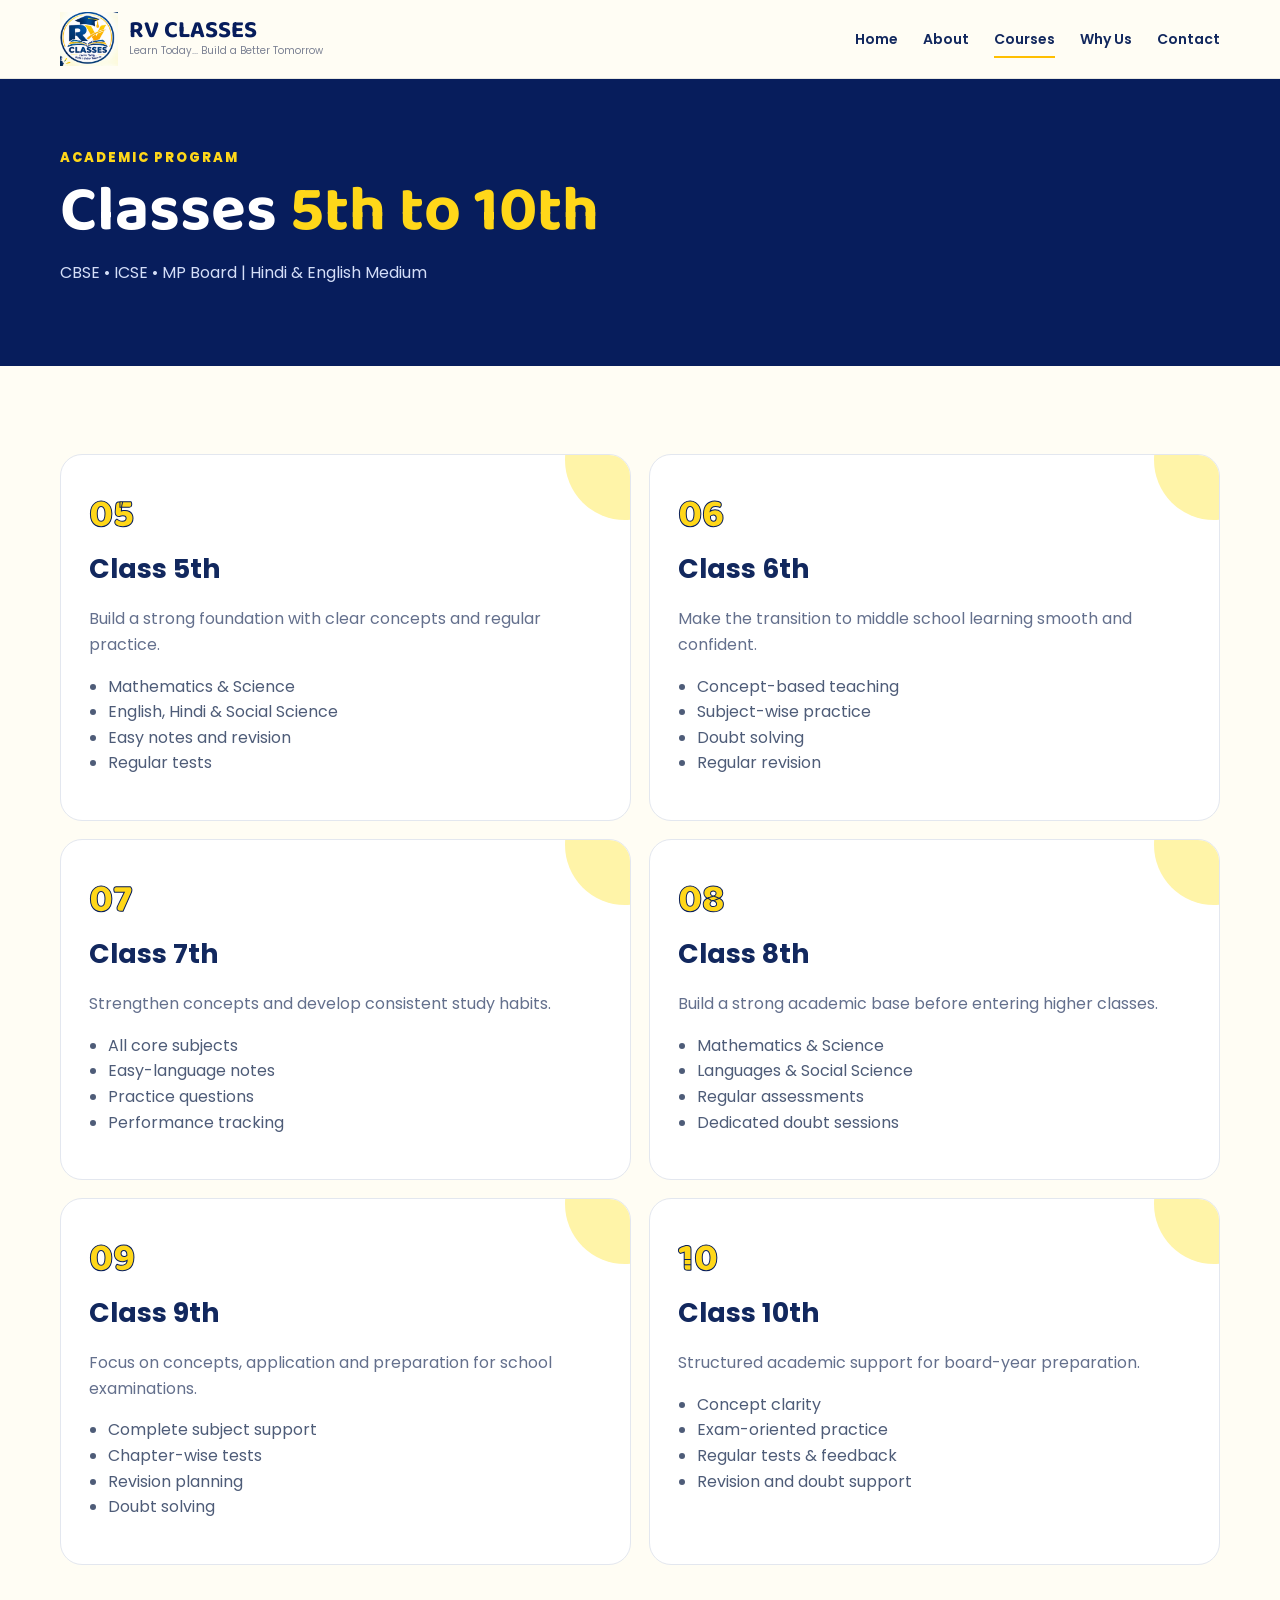
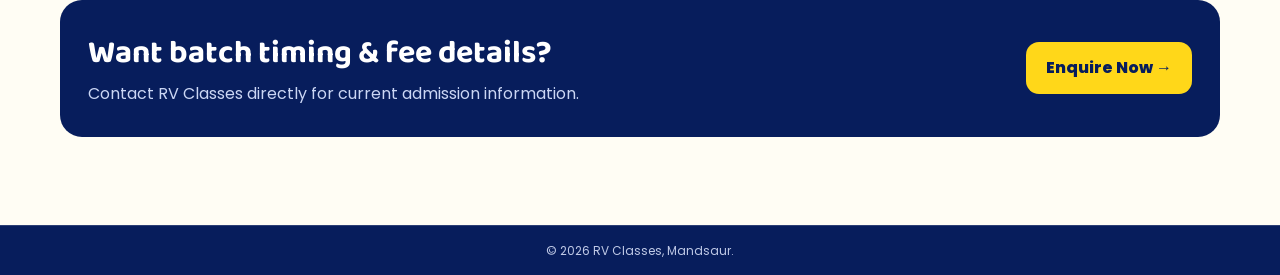
==== courses.html @ 2fbeeb2b "Add files via upload" ====
<!DOCTYPE html>
<html lang="en">
<head>
<meta charset="UTF-8"><meta name="viewport" content="width=device-width, initial-scale=1.0">
<title>Courses | RV Classes Mandsaur</title><link rel="icon" href="assets/rv-logo.png"><link rel="stylesheet" href="styles.css">
</head>
<body>
<header class="site-header">
<div class="container nav-wrap"><a class="brand" href="index.html"><img src="assets/rv-logo.png"><span><b>RV CLASSES</b><small>Learn Today... Build a Better Tomorrow</small></span></a>
<button class="menu-toggle" onclick="toggleMenu()">☰</button>
<nav id="mainNav"><a href="index.html">Home</a><a href="index.html#about">About</a><a class="active" href="courses.html">Courses</a><a href="index.html#features">Why Us</a><a href="index.html#contact">Contact</a></nav></div>
</header>
<section class="page-hero"><div class="container"><span class="section-tag yellow">ACADEMIC PROGRAM</span><h1>Classes <span>5th to 10th</span></h1><p>CBSE • ICSE • MP Board | Hindi &amp; English Medium</p></div></section>
<main class="section">
<div class="container">
<div class="detail-grid">
<section class="detail-card" id="class5"><div class="class-no">05</div><h2>Class 5th</h2><p>Build a strong foundation with clear concepts and regular practice.</p><ul><li>Mathematics &amp; Science</li><li>English, Hindi &amp; Social Science</li><li>Easy notes and revision</li><li>Regular tests</li></ul></section>
<section class="detail-card" id="class6"><div class="class-no">06</div><h2>Class 6th</h2><p>Make the transition to middle school learning smooth and confident.</p><ul><li>Concept-based teaching</li><li>Subject-wise practice</li><li>Doubt solving</li><li>Regular revision</li></ul></section>
<section class="detail-card" id="class7"><div class="class-no">07</div><h2>Class 7th</h2><p>Strengthen concepts and develop consistent study habits.</p><ul><li>All core subjects</li><li>Easy-language notes</li><li>Practice questions</li><li>Performance tracking</li></ul></section>
<section class="detail-card" id="class8"><div class="class-no">08</div><h2>Class 8th</h2><p>Build a strong academic base before entering higher classes.</p><ul><li>Mathematics &amp; Science</li><li>Languages &amp; Social Science</li><li>Regular assessments</li><li>Dedicated doubt sessions</li></ul></section>
<section class="detail-card" id="class9"><div class="class-no">09</div><h2>Class 9th</h2><p>Focus on concepts, application and preparation for school examinations.</p><ul><li>Complete subject support</li><li>Chapter-wise tests</li><li>Revision planning</li><li>Doubt solving</li></ul></section>
<section class="detail-card" id="class10"><div class="class-no">10</div><h2>Class 10th</h2><p>Structured academic support for board-year preparation.</p><ul><li>Concept clarity</li><li>Exam-oriented practice</li><li>Regular tests &amp; feedback</li><li>Revision and doubt support</li></ul></section>
</div>
<div class="cta-band"><div><h2>Want batch timing &amp; fee details?</h2><p>Contact RV Classes directly for current admission information.</p></div><a class="btn yellow-btn" href="index.html#contact">Enquire Now →</a></div>
</div>
</main>
<footer><div class="copyright">© <span id="year"></span> RV Classes, Mandsaur.</div></footer>
<script src="script.js"></script>
</body></html>
---- styles.css ----
@import url('https://fonts.googleapis.com/css2?family=Baloo+2:wght@500;600;700;800&family=Poppins:wght@400;500;600;700;800&display=swap');
:root{--navy:#071d5c;--blue:#0c43a4;--yellow:#ffd719;--gold:#ffbf00;--red:#ef3131;--green:#16a45b;--ink:#12285e;--muted:#64708d;--paper:#fffdf4;--light:#f5f8ff;--white:#fff;--shadow:0 18px 50px rgba(7,29,92,.12)}
*{box-sizing:border-box}html{scroll-behavior:smooth}body{margin:0;font-family:Poppins,Arial,sans-serif;color:var(--ink);background:var(--paper);line-height:1.6}a{text-decoration:none;color:inherit}.container{width:min(1160px,92%);margin:auto}.topbar{background:var(--navy);color:#fff;font-size:13px}.topbar-inner{display:flex;justify-content:space-between;gap:20px;padding:8px 0}.topbar a{color:#fff}.site-header{position:sticky;top:0;z-index:20;background:rgba(255,253,244,.96);backdrop-filter:blur(12px);border-bottom:1px solid #e8e7df}.nav-wrap{min-height:78px;display:flex;align-items:center;justify-content:space-between;gap:24px}.brand{display:flex;align-items:center;gap:11px}.brand img{width:58px;height:58px;object-fit:contain}.brand span{display:flex;flex-direction:column}.brand b{font-family:"Baloo 2";font-size:24px;line-height:1;color:var(--navy)}.brand small{font-size:10px;color:#7c8294}nav{display:flex;gap:25px;align-items:center;font-weight:600;font-size:14px}nav a{position:relative}nav a:after{content:"";position:absolute;left:0;bottom:-8px;width:0;height:2px;background:var(--gold);transition:.2s}nav a:hover:after,nav a.active:after{width:100%}.menu-toggle{display:none;background:var(--navy);color:#fff;border:0;border-radius:10px;font-size:23px;padding:8px 11px}.hero{position:relative;overflow:hidden;background:linear-gradient(135deg,#fffdf4 0%,#fff 55%,#eef4ff 100%);padding:76px 0 66px}.hero-grid{display:grid;grid-template-columns:1.35fr .65fr;gap:60px;align-items:center;position:relative;z-index:2}.paint{position:absolute;border-radius:50%;filter:blur(1px);opacity:.55}.paint-a{width:450px;height:190px;background:var(--yellow);right:-180px;top:30px;transform:rotate(-13deg)}.paint-b{width:420px;height:170px;background:#0c43a4;left:-210px;bottom:-100px;transform:rotate(12deg)}.experience-badge{display:inline-flex;align-items:center;gap:9px;background:var(--navy);color:#fff;border-radius:50px;padding:8px 18px;margin-bottom:15px;box-shadow:0 8px 25px rgba(7,29,92,.2)}.experience-badge strong{color:var(--yellow);font-size:19px}.experience-badge span{font-size:13px;font-weight:600}.kicker,.section-tag{font-size:13px;letter-spacing:2px;font-weight:800;color:var(--blue)}.hero h1{font-family:"Baloo 2";font-size:clamp(48px,6vw,78px);line-height:.96;margin:8px 0 14px;color:var(--navy)}.hero h1 span,.center-heading h2 span,.two-col h2 span,.contact-section h2 span{color:#f1c400}.board-line{font-weight:800;font-size:21px;color:var(--navy)}.board-line i{font-style:normal;color:var(--red);padding:0 8px}.hero-text{font-size:17px;max-width:700px;color:#52617f}.actions{display:flex;flex-wrap:wrap;gap:12px;margin:25px 0}.btn{display:inline-flex;justify-content:center;align-items:center;border:0;border-radius:13px;padding:13px 20px;font-weight:800;cursor:pointer;transition:.2s}.btn:hover{transform:translateY(-2px)}.primary{background:var(--navy);color:#fff;box-shadow:0 9px 20px rgba(7,29,92,.2)}.secondary{background:#fff;border:2px solid var(--navy);color:var(--navy)}.whatsapp{background:#18a95b;color:#fff}.yellow-btn{background:var(--yellow);color:var(--navy)}.trust{display:flex;gap:18px;flex-wrap:wrap;color:#53617d;font-size:13px;font-weight:700}.admission-card{background:var(--navy);color:#fff;border-radius:32px;padding:30px;text-align:center;box-shadow:0 25px 60px rgba(7,29,92,.25);position:relative;overflow:hidden}.admission-card:before{content:"";position:absolute;inset:-70px -70px auto auto;width:180px;height:180px;border-radius:50%;background:var(--yellow)}.card-ribbon{display:inline-block;background:var(--red);padding:7px 15px;border-radius:20px;font-size:12px;font-weight:800;position:relative}.date-circle{width:130px;height:130px;border-radius:50%;background:#fff;color:var(--navy);display:flex;flex-direction:column;align-items:center;justify-content:center;margin:25px auto 16px;border:8px solid var(--yellow);position:relative}.date-circle b{font-size:47px;line-height:.8;font-family:"Baloo 2"}.date-circle span{font-weight:800;letter-spacing:2px}.admission-card h2{font-family:"Baloo 2";font-size:38px;line-height:1;margin:5px 0}.mini-label{font-size:11px;letter-spacing:2px;color:var(--yellow);font-weight:800}.admission-card p{margin:7px}.card-divider{height:1px;background:rgba(255,255,255,.2);margin:20px 0}.card-small{font-size:13px;color:#dce4ff}.card-link{display:block;margin-top:22px;color:var(--yellow);font-weight:800}.quick-strip{background:var(--yellow);color:var(--navy)}.quick-grid{display:grid;grid-template-columns:repeat(4,1fr)}.quick-grid>div{padding:18px 15px;border-right:1px solid rgba(7,29,92,.18);display:flex;flex-direction:column;text-align:center}.quick-grid>div:last-child{border:0}.quick-grid b{font-size:15px}.quick-grid small{font-size:11px}.section{padding:88px 0}.section.light{background:var(--light)}.two-col{display:grid;grid-template-columns:1fr 1fr;gap:60px;align-items:center}.two-col h2,.center-heading h2,.contact-section h2{font-family:"Baloo 2";font-size:48px;line-height:1.05;margin:8px 0 17px}.two-col p{color:#5d6981}.mini-points{display:grid;grid-template-columns:1fr 1fr;gap:10px;margin-top:25px;font-weight:700;font-size:14px}.poster-card{padding:12px;background:#fff;border-radius:22px;box-shadow:var(--shadow);transform:rotate(1deg)}.poster-card img{display:block;width:100%;border-radius:14px}.center-heading{text-align:center;max-width:760px;margin:0 auto 35px}.center-heading p{color:var(--muted)}.course-grid{display:grid;grid-template-columns:repeat(3,1fr);gap:16px}.course-card{display:flex;align-items:center;gap:15px;background:#fff;border:1px solid #e6eaf3;border-radius:18px;padding:20px;box-shadow:0 8px 25px rgba(7,29,92,.06);transition:.2s}.course-card:hover{transform:translateY(-4px);border-color:#b9c7eb}.course-card>span{font-family:"Baloo 2";font-size:35px;font-weight:800;color:var(--yellow);-webkit-text-stroke:1px var(--navy)}.course-card h3{margin:0;font-size:18px}.course-card p{margin:2px 0 0;color:var(--muted);font-size:12px}.course-card>div{flex:1}.subject-box{margin-top:25px;background:var(--navy);color:#fff;border-radius:22px;padding:25px 30px;display:flex;gap:25px;align-items:center}.subject-box h3{margin:0;white-space:nowrap}.subject-list{display:flex;gap:10px;flex-wrap:wrap}.subject-list span{background:#fff;color:var(--navy);padding:7px 12px;border-radius:30px;font-size:12px;font-weight:700}.feature-grid{display:grid;grid-template-columns:repeat(3,1fr);gap:18px}.feature-grid article{background:#fff;border:1px solid #e7eaf1;border-radius:20px;padding:26px;box-shadow:0 10px 25px rgba(7,29,92,.05)}.feature-icon{font-size:32px}.feature-grid h3{margin:10px 0 5px}.feature-grid p{margin:0;color:var(--muted);font-size:14px}.spoken{background:var(--navy);color:#fff;padding:72px 0;overflow:hidden}.spoken-grid{display:grid;grid-template-columns:1fr .55fr;gap:50px;align-items:center}.spoken h2{font-family:"Baloo 2";font-size:64px;line-height:1;margin:7px 0}.spoken p{color:#dbe3ff}.spoken ul{padding-left:20px;color:#fff}.spoken li{margin:8px 0}.section-tag.yellow{color:var(--yellow)}.speech-bubble{background:var(--yellow);color:var(--navy);padding:38px 30px;border-radius:45% 55% 55% 45%;font-family:"Baloo 2";font-size:30px;text-align:center;box-shadow:20px 20px 0 rgba(255,255,255,.08);transform:rotate(5deg)}.gallery-grid{display:grid;grid-template-columns:1.1fr .9fr;gap:30px;align-items:center}.gallery-main{background:#fff;padding:12px;border-radius:20px;box-shadow:var(--shadow)}.gallery-main img{width:100%;display:block;border-radius:13px}.gallery-copy h3{font-family:"Baloo 2";font-size:52px;line-height:1;margin:0}.gallery-copy p{font-size:20px}.quote{background:var(--yellow);padding:18px 20px;border-radius:15px;font-weight:800;display:inline-block}.text-link{display:block;margin-top:20px;color:var(--blue);font-weight:800}.contact-section{background:#fff}.contact-grid{display:grid;grid-template-columns:1fr 1fr;gap:60px;align-items:start}.contact-info{display:grid;gap:10px;margin:25px 0}.contact-info a,.contact-info>div{background:var(--light);padding:15px 18px;border-radius:14px;display:flex;flex-direction:column}.contact-info small{color:var(--muted)}.map-link{color:var(--blue);font-weight:800}.enquiry-form{background:var(--light);padding:28px;border-radius:24px;border:1px solid #e2e8f4}.enquiry-form label{display:block;font-size:12px;font-weight:800;margin-bottom:13px}.enquiry-form input,.enquiry-form select,.enquiry-form textarea{display:block;width:100%;margin-top:6px;border:1px solid #d8deea;border-radius:10px;padding:12px 13px;font:inherit;background:#fff;outline:none}.enquiry-form input:focus,.enquiry-form select:focus,.enquiry-form textarea:focus{border-color:var(--blue);box-shadow:0 0 0 3px rgba(12,67,164,.08)}.form-row{display:grid;grid-template-columns:1fr 1fr;gap:13px}.full{width:100%}.form-note{display:block;color:var(--muted);text-align:center;margin-top:10px}footer{background:var(--navy);color:#fff}.footer-grid{display:grid;grid-template-columns:1.4fr 1fr 1fr;gap:40px;padding:45px 0}.footer-brand{display:flex;gap:12px}.footer-brand img{width:55px;height:55px;background:#fff;border-radius:50%}.footer-brand div{display:flex;flex-direction:column}.footer-brand b{font-size:22px}.footer-brand span{font-size:11px;color:#c6d1ef}.footer-grid>div:not(.footer-brand){display:flex;flex-direction:column;gap:7px;font-size:13px}.footer-grid>div>b{margin-bottom:6px;color:var(--yellow)}.copyright{text-align:center;border-top:1px solid rgba(255,255,255,.15);padding:15px;color:#bfc9e6;font-size:12px}.floating-actions{position:fixed;right:18px;bottom:18px;z-index:30;display:flex;flex-direction:column;gap:9px}.floating-actions a{width:50px;height:50px;border-radius:50%;display:grid;place-items:center;color:#fff;font-size:22px;box-shadow:0 8px 22px rgba(0,0,0,.2)}.floating-actions a:first-child{background:var(--navy)}.floating-actions a:last-child{background:#16a45b}.page-hero{background:var(--navy);color:#fff;padding:65px 0}.page-hero h1{font-family:"Baloo 2";font-size:64px;line-height:1;margin:10px 0}.page-hero h1 span{color:var(--yellow)}.page-hero p{color:#d4def8}.detail-grid{display:grid;grid-template-columns:repeat(2,1fr);gap:18px}.detail-card{background:#fff;border:1px solid #e3e7ef;border-radius:22px;padding:28px;position:relative;overflow:hidden}.detail-card:after{content:"";position:absolute;width:120px;height:120px;border-radius:50%;background:#fff4a8;right:-55px;top:-55px}.class-no{font-family:"Baloo 2";font-size:40px;font-weight:800;color:var(--yellow);-webkit-text-stroke:1px var(--navy)}.detail-card h2{margin:0;font-size:27px}.detail-card p{color:var(--muted)}.detail-card ul{padding-left:19px;color:#4e5c78}.cta-band{margin-top:35px;padding:28px;border-radius:22px;background:var(--navy);color:#fff;display:flex;justify-content:space-between;align-items:center;gap:20px}.cta-band h2{margin:0;font-family:"Baloo 2";font-size:32px}.cta-band p{margin:2px 0;color:#cbd6f4}.gallery-page{max-width:900px}.gallery-page>img{width:100%;border-radius:20px;box-shadow:var(--shadow)}.gallery-caption{text-align:center;padding:30px}.gallery-caption h2{font-family:"Baloo 2";font-size:45px;margin:0}.gallery-caption h2 span{color:#f1c400}
@media(max-width:900px){.topbar-inner{display:none}.nav-wrap{min-height:70px}.menu-toggle{display:block}nav{display:none;position:absolute;left:4%;right:4%;top:70px;background:#fff;border-radius:0 0 16px 16px;padding:15px;box-shadow:var(--shadow);flex-direction:column;align-items:stretch}nav.open{display:flex}nav a{padding:9px 5px}.hero-grid,.two-col,.contact-grid,.spoken-grid,.gallery-grid{grid-template-columns:1fr;gap:35px}.hero{padding:55px 0}.hero h1{font-size:55px}.quick-grid{grid-template-columns:1fr 1fr}.course-grid,.feature-grid{grid-template-columns:1fr 1fr}.subject-box{display:block}.subject-list{margin-top:15px}.speech-bubble{max-width:380px;margin:auto}.detail-grid{grid-template-columns:1fr}.footer-grid{grid-template-columns:1fr 1fr}.page-hero h1{font-size:52px}}
@media(max-width:600px){.brand img{width:48px;height:48px}.brand b{font-size:20px}.hero h1{font-size:45px}.hero-text{font-size:15px}.actions .btn{width:100%}.trust{display:grid;grid-template-columns:1fr 1fr}.quick-grid{grid-template-columns:1fr 1fr}.quick-grid>div{padding:14px 7px}.section{padding:62px 0}.two-col h2,.center-heading h2,.contact-section h2{font-size:39px}.course-grid,.feature-grid{grid-template-columns:1fr}.mini-points{grid-template-columns:1fr}.form-row{grid-template-columns:1fr}.footer-grid{grid-template-columns:1fr}.spoken h2{font-size:50px}.gallery-copy h3{font-size:42px}.page-hero h1{font-size:43px}.cta-band{flex-direction:column;align-items:flex-start}.admission-card{padding:24px}}
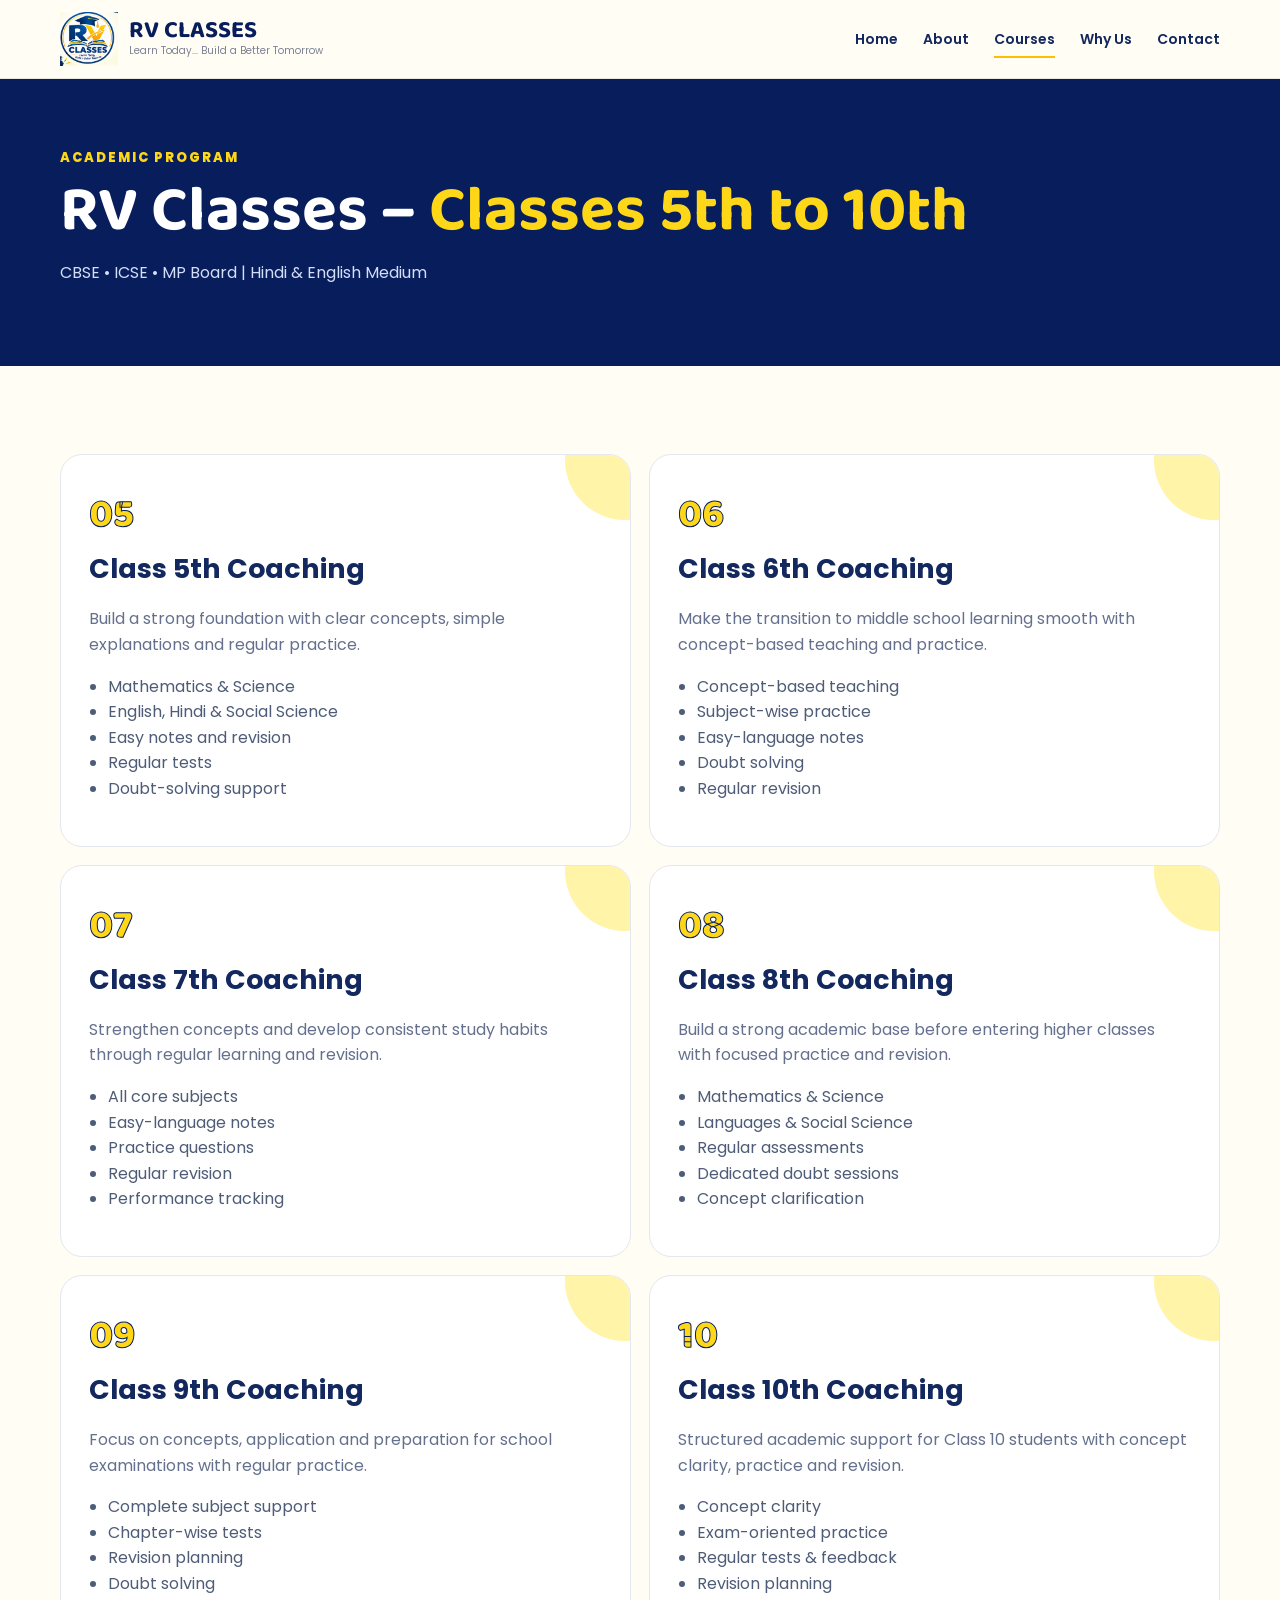
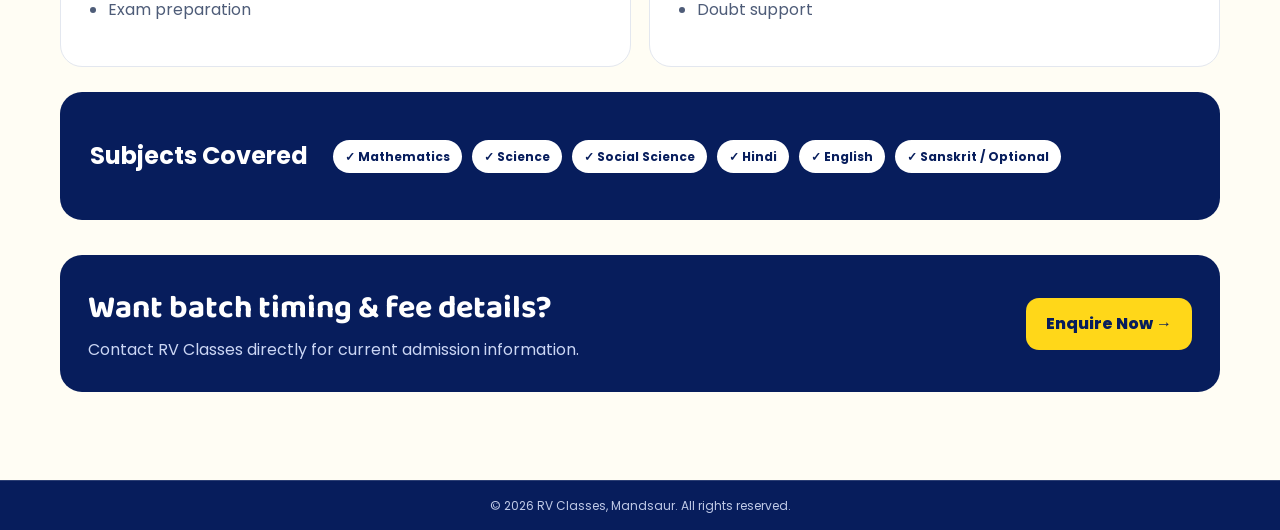
==== commit f4a47516: "Update courses.html" ====
--- a/courses.html
+++ b/courses.html
@@ -1,29 +1,206 @@
 <!DOCTYPE html>
+
 <html lang="en">
 <head>
-<meta charset="UTF-8"><meta name="viewport" content="width=device-width, initial-scale=1.0">
-<title>Courses | RV Classes Mandsaur</title><link rel="icon" href="assets/rv-logo.png"><link rel="stylesheet" href="styles.css">
+<meta charset="UTF-8">
+<meta name="viewport" content="width=device-width, initial-scale=1.0">
+
+<title>Courses 5th to 10th | RV Classes Mandsaur | CBSE, ICSE & MP Board</title>
+
+<meta name="description" content="Explore RV Classes Mandsaur coaching programs for Class 5th to 10th. CBSE, ICSE and MP Board academic support with concept-based learning, regular tests, easy notes and doubt solving.">
+
+<meta name="keywords" content="Class 5 tuition Mandsaur, Class 6 tuition Mandsaur, Class 7 tuition Mandsaur, Class 8 tuition Mandsaur, Class 9 tuition Mandsaur, Class 10 tuition Mandsaur, CBSE coaching Mandsaur, ICSE coaching Mandsaur, MP Board coaching Mandsaur, RV Classes courses">
+
+<meta name="author" content="RV Classes Mandsaur">
+<meta name="robots" content="index, follow">
+
+<link rel="canonical" href="https://theindianupdates6-cyber.github.io/rv-classes/courses.html">
+
+<meta name="theme-color" content="#071d5c">
+
+<link rel="icon" href="assets/rv-logo.png">
+<link rel="stylesheet" href="styles.css">
+
+<!-- Open Graph -->
+
+<meta property="og:title" content="RV Classes Mandsaur | Courses 5th to 10th">
+<meta property="og:description" content="Academic coaching for Classes 5th to 10th for CBSE, ICSE and MP Board.">
+<meta property="og:type" content="website">
+<meta property="og:url" content="https://theindianupdates6-cyber.github.io/rv-classes/courses.html">
+<meta property="og:image" content="https://theindianupdates6-cyber.github.io/rv-classes/assets/rv-poster.png">
+
+<!-- Twitter / X -->
+
+<meta name="twitter:card" content="summary_large_image">
+<meta name="twitter:title" content="RV Classes Mandsaur | Courses 5th to 10th">
+<meta name="twitter:description" content="CBSE, ICSE & MP Board coaching for Classes 5th to 10th.">
+<meta name="twitter:image" content="https://theindianupdates6-cyber.github.io/rv-classes/assets/rv-poster.png">
+
 </head>
+
 <body>
+
 <header class="site-header">
-<div class="container nav-wrap"><a class="brand" href="index.html"><img src="assets/rv-logo.png"><span><b>RV CLASSES</b><small>Learn Today... Build a Better Tomorrow</small></span></a>
-<button class="menu-toggle" onclick="toggleMenu()">☰</button>
-<nav id="mainNav"><a href="index.html">Home</a><a href="index.html#about">About</a><a class="active" href="courses.html">Courses</a><a href="index.html#features">Why Us</a><a href="index.html#contact">Contact</a></nav></div>
+<div class="container nav-wrap">
+
+<a class="brand" href="index.html">
+<img src="assets/rv-logo.png" alt="RV Classes Mandsaur logo">
+<span>
+<b>RV CLASSES</b>
+<small>Learn Today... Build a Better Tomorrow</small>
+</span>
+</a>
+
+<button class="menu-toggle" aria-label="Open navigation" onclick="toggleMenu()">☰</button>
+
+<nav id="mainNav">
+<a href="index.html">Home</a>
+<a href="index.html#about">About</a>
+<a class="active" href="courses.html">Courses</a>
+<a href="index.html#features">Why Us</a>
+<a href="index.html#contact">Contact</a>
+</nav>
+
+</div>
 </header>
-<section class="page-hero"><div class="container"><span class="section-tag yellow">ACADEMIC PROGRAM</span><h1>Classes <span>5th to 10th</span></h1><p>CBSE • ICSE • MP Board | Hindi &amp; English Medium</p></div></section>
+
+<section class="page-hero">
+<div class="container">
+
+<span class="section-tag yellow">ACADEMIC PROGRAM</span>
+
+<h1>RV Classes – <span>Classes 5th to 10th</span></h1>
+
+<p>CBSE • ICSE • MP Board | Hindi &amp; English Medium</p>
+
+</div>
+</section>
+
 <main class="section">
+
 <div class="container">
+
 <div class="detail-grid">
-<section class="detail-card" id="class5"><div class="class-no">05</div><h2>Class 5th</h2><p>Build a strong foundation with clear concepts and regular practice.</p><ul><li>Mathematics &amp; Science</li><li>English, Hindi &amp; Social Science</li><li>Easy notes and revision</li><li>Regular tests</li></ul></section>
-<section class="detail-card" id="class6"><div class="class-no">06</div><h2>Class 6th</h2><p>Make the transition to middle school learning smooth and confident.</p><ul><li>Concept-based teaching</li><li>Subject-wise practice</li><li>Doubt solving</li><li>Regular revision</li></ul></section>
-<section class="detail-card" id="class7"><div class="class-no">07</div><h2>Class 7th</h2><p>Strengthen concepts and develop consistent study habits.</p><ul><li>All core subjects</li><li>Easy-language notes</li><li>Practice questions</li><li>Performance tracking</li></ul></section>
-<section class="detail-card" id="class8"><div class="class-no">08</div><h2>Class 8th</h2><p>Build a strong academic base before entering higher classes.</p><ul><li>Mathematics &amp; Science</li><li>Languages &amp; Social Science</li><li>Regular assessments</li><li>Dedicated doubt sessions</li></ul></section>
-<section class="detail-card" id="class9"><div class="class-no">09</div><h2>Class 9th</h2><p>Focus on concepts, application and preparation for school examinations.</p><ul><li>Complete subject support</li><li>Chapter-wise tests</li><li>Revision planning</li><li>Doubt solving</li></ul></section>
-<section class="detail-card" id="class10"><div class="class-no">10</div><h2>Class 10th</h2><p>Structured academic support for board-year preparation.</p><ul><li>Concept clarity</li><li>Exam-oriented practice</li><li>Regular tests &amp; feedback</li><li>Revision and doubt support</li></ul></section>
-</div>
-<div class="cta-band"><div><h2>Want batch timing &amp; fee details?</h2><p>Contact RV Classes directly for current admission information.</p></div><a class="btn yellow-btn" href="index.html#contact">Enquire Now →</a></div>
-</div>
+
+<section class="detail-card" id="class5">
+<div class="class-no">05</div>
+<h2>Class 5th Coaching</h2>
+<p>Build a strong foundation with clear concepts, simple explanations and regular practice.</p>
+<ul>
+<li>Mathematics &amp; Science</li>
+<li>English, Hindi &amp; Social Science</li>
+<li>Easy notes and revision</li>
+<li>Regular tests</li>
+<li>Doubt-solving support</li>
+</ul>
+</section>
+
+<section class="detail-card" id="class6">
+<div class="class-no">06</div>
+<h2>Class 6th Coaching</h2>
+<p>Make the transition to middle school learning smooth with concept-based teaching and practice.</p>
+<ul>
+<li>Concept-based teaching</li>
+<li>Subject-wise practice</li>
+<li>Easy-language notes</li>
+<li>Doubt solving</li>
+<li>Regular revision</li>
+</ul>
+</section>
+
+<section class="detail-card" id="class7">
+<div class="class-no">07</div>
+<h2>Class 7th Coaching</h2>
+<p>Strengthen concepts and develop consistent study habits through regular learning and revision.</p>
+<ul>
+<li>All core subjects</li>
+<li>Easy-language notes</li>
+<li>Practice questions</li>
+<li>Regular revision</li>
+<li>Performance tracking</li>
+</ul>
+</section>
+
+<section class="detail-card" id="class8">
+<div class="class-no">08</div>
+<h2>Class 8th Coaching</h2>
+<p>Build a strong academic base before entering higher classes with focused practice and revision.</p>
+<ul>
+<li>Mathematics &amp; Science</li>
+<li>Languages &amp; Social Science</li>
+<li>Regular assessments</li>
+<li>Dedicated doubt sessions</li>
+<li>Concept clarification</li>
+</ul>
+</section>
+
+<section class="detail-card" id="class9">
+<div class="class-no">09</div>
+<h2>Class 9th Coaching</h2>
+<p>Focus on concepts, application and preparation for school examinations with regular practice.</p>
+<ul>
+<li>Complete subject support</li>
+<li>Chapter-wise tests</li>
+<li>Revision planning</li>
+<li>Doubt solving</li>
+<li>Exam preparation</li>
+</ul>
+</section>
+
+<section class="detail-card" id="class10">
+<div class="class-no">10</div>
+<h2>Class 10th Coaching</h2>
+<p>Structured academic support for Class 10 students with concept clarity, practice and revision.</p>
+<ul>
+<li>Concept clarity</li>
+<li>Exam-oriented practice</li>
+<li>Regular tests &amp; feedback</li>
+<li>Revision planning</li>
+<li>Doubt support</li>
+</ul>
+</section>
+
+</div>
+
+<div class="subject-box">
+
+<h2>Subjects Covered</h2>
+
+<div class="subject-list">
+<span>✓ Mathematics</span>
+<span>✓ Science</span>
+<span>✓ Social Science</span>
+<span>✓ Hindi</span>
+<span>✓ English</span>
+<span>✓ Sanskrit / Optional</span>
+</div>
+
+</div>
+
+<div class="cta-band">
+
+<div>
+<h2>Want batch timing &amp; fee details?</h2>
+<p>Contact RV Classes directly for current admission information.</p>
+</div>
+
+<a class="btn yellow-btn" href="index.html#contact">Enquire Now →</a>
+
+</div>
+
+</div>
+
 </main>
-<footer><div class="copyright">© <span id="year"></span> RV Classes, Mandsaur.</div></footer>
+
+<footer>
+
+<div class="copyright">
+© <span id="year"></span> RV Classes, Mandsaur. All rights reserved.
+</div>
+
+</footer>
+
 <script src="script.js"></script>
-</body></html>+
+</body>
+</html>
